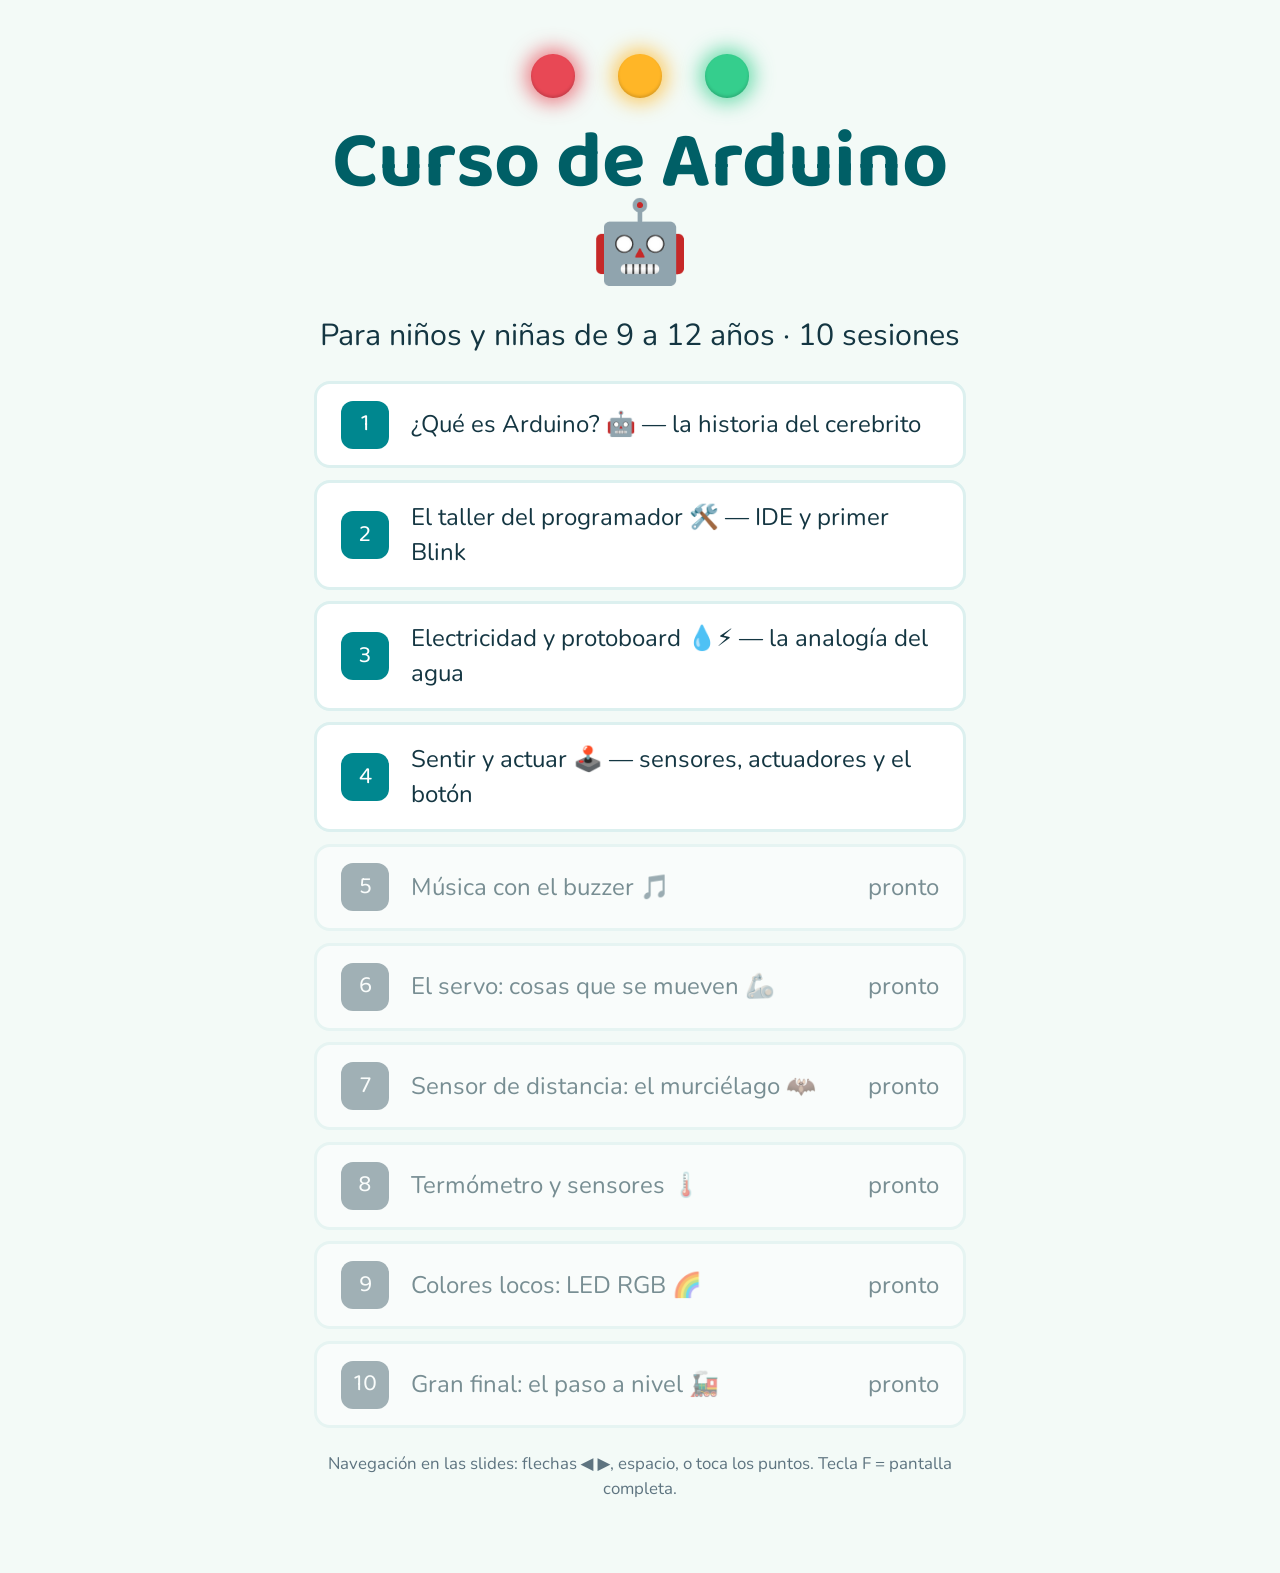
==== slides/index.html @ b503d172 "Sesion 4: sensores y actuadores, el boton por dentro y el primer if Sesion nueva de 13 slides que ci" ====
<!DOCTYPE html>
<html lang="es">
<head>
<meta charset="utf-8">
<meta name="viewport" content="width=device-width, initial-scale=1">
<title>Curso de Arduino para niños · Índice</title>
<link rel="preconnect" href="https://fonts.googleapis.com">
<link href="https://fonts.googleapis.com/css2?family=Baloo+2:wght@600;800&family=Nunito:wght@400;700;900&display=swap" rel="stylesheet">
<link rel="stylesheet" href="assets/slides.css">
<style>
  body { overflow: auto; }
  main {
    max-width: 780px;
    margin: 0 auto;
    padding: 6vh 5vw 8vh;
    display: flex;
    flex-direction: column;
    gap: 1.2em;
    text-align: center;
  }
  ol.sesiones {
    list-style: none;
    display: flex;
    flex-direction: column;
    gap: .6em;
    text-align: left;
  }
  .sesion {
    display: flex;
    align-items: center;
    gap: .9em;
    background: var(--blanco);
    border: 3px solid var(--teal-suave);
    border-radius: 16px;
    padding: .7em 1em;
    color: var(--tinta);
    text-decoration: none;
    transition: border-color .15s, transform .15s;
  }
  a.sesion:hover { border-color: var(--teal); transform: translateX(4px); }
  .sesion .n {
    font-family: var(--f-titulo);
    background: var(--teal);
    color: #fff;
    border-radius: 12px;
    width: 2em; height: 2em;
    display: inline-flex;
    align-items: center;
    justify-content: center;
    flex: none;
  }
  .sesion.pendiente { opacity: .55; }
  .sesion.pendiente .n { background: var(--gris); }
  .variantes { margin-left: auto; display: flex; gap: .4em; flex: none; }
  .variantes a {
    font-family: var(--f-titulo);
    font-size: .8rem;
    color: var(--teal-osc);
    background: var(--teal-suave);
    border-radius: 999px;
    padding: .25em .8em;
    text-decoration: none;
  }
  .variantes a:hover { background: var(--teal); color: #fff; }
</style>
</head>
<body>
<main>
  <span class="semaforo-vivo" style="justify-content:center" aria-hidden="true">
    <span class="led on" style="--c:var(--rojo)"></span>
    <span class="led on" style="--c:var(--ambar)"></span>
    <span class="led on" style="--c:var(--verde)"></span>
  </span>
  <h1>Curso de Arduino 🤖</h1>
  <p class="grande">Para niños y niñas de 9 a 12 años · 10 sesiones</p>
  <ol class="sesiones">
    <li><a class="sesion" href="sesion-01.html"><span class="n">1</span>¿Qué es Arduino? 🤖 — la historia del cerebrito</a></li>
    <li><a class="sesion" href="sesion-02.html"><span class="n">2</span>El taller del programador 🛠️ — IDE y primer Blink</a></li>
    <li><a class="sesion" href="sesion-03.html"><span class="n">3</span>Electricidad y protoboard 💧⚡ — la analogía del agua</a></li>
    <li><a class="sesion" href="sesion-04.html"><span class="n">4</span>Sentir y actuar 🕹️ — sensores, actuadores y el botón</a></li>
    <li class="sesion pendiente"><span class="n">5</span>Música con el buzzer 🎵 <span class="variantes">pronto</span></li>
    <li class="sesion pendiente"><span class="n">6</span>El servo: cosas que se mueven 🦾 <span class="variantes">pronto</span></li>
    <li class="sesion pendiente"><span class="n">7</span>Sensor de distancia: el murciélago 🦇 <span class="variantes">pronto</span></li>
    <li class="sesion pendiente"><span class="n">8</span>Termómetro y sensores 🌡️ <span class="variantes">pronto</span></li>
    <li class="sesion pendiente"><span class="n">9</span>Colores locos: LED RGB 🌈 <span class="variantes">pronto</span></li>
    <li class="sesion pendiente"><span class="n">10</span>Gran final: el paso a nivel 🚂 <span class="variantes">pronto</span></li>
  </ol>
  <p class="nota">Navegación en las slides: flechas ◀ ▶, espacio, o toca los puntos. Tecla F = pantalla completa.</p>
</main>
</body>
</html>
---- slides/assets/slides.css ----
/* ============================================================
   Motor de slides — Curso de Arduino para niños (9-12)
   Mundo visual: protoboard y PCB. Papel blanco menta, teal
   Arduino, LEDs rojo/ámbar/verde como acentos funcionales.
   ============================================================ */

:root {
  --papel: #F3FAF7;        /* blanco menta, como protoboard nueva */
  --tinta: #143642;        /* petróleo oscuro, texto principal */
  --teal: #00878F;         /* teal Arduino, color primario */
  --teal-osc: #005F66;
  --teal-suave: #DCF0EF;
  --rojo: #E84855;         /* LED rojo */
  --ambar: #FFB627;        /* LED ámbar */
  --verde: #35CE8D;        /* LED verde */
  --gris: #5E7480;
  --blanco: #FFFFFF;

  /* colores de sintaxis, imitando el IDE de Arduino */
  --ide-funcion: #D35400;
  --ide-clave: #00979C;
  --ide-num: #8A5CF5;
  --ide-comentario: #95A5A6;

  --f-titulo: "Baloo 2", "Segoe UI Black", system-ui, sans-serif;
  --f-cuerpo: "Nunito", "Segoe UI", system-ui, sans-serif;
  --f-codigo: "JetBrains Mono", Consolas, "Courier New", monospace;
}

* { margin: 0; padding: 0; box-sizing: border-box; }

html, body { height: 100%; }

body {
  font-family: var(--f-cuerpo);
  font-size: clamp(16px, 2.2vh, 24px);
  background: var(--papel);
  color: var(--tinta);
  overflow: hidden;
}

/* ---------- estructura de slides ---------- */

.slide {
  position: absolute;
  inset: 0;
  display: none;
  flex-direction: column;
  align-items: center;
  justify-content: center;
  justify-content: safe center;   /* si el contenido no cabe, ancla arriba en vez de recortar */
  gap: 1.2em;
  padding: 4vh 6vw 10vh;
  text-align: center;
  overflow-y: auto;
}
.slide.activa { display: flex; }
/* nada se aplasta: si no cabe, la slide hace scroll en vez de recortar
   el contenido de las cajas con overflow:hidden */
.slide > * { flex-shrink: 0; }

/* entrada animada escalonada */
.slide.activa > * {
  animation: entrar .45s cubic-bezier(.2,.8,.3,1) both;
}
.slide.activa > *:nth-child(2) { animation-delay: .08s; }
.slide.activa > *:nth-child(3) { animation-delay: .16s; }
.slide.activa > *:nth-child(4) { animation-delay: .24s; }
.slide.activa > *:nth-child(5) { animation-delay: .32s; }
@keyframes entrar {
  from { opacity: 0; transform: translateY(18px); }
  to   { opacity: 1; transform: none; }
}
@media (prefers-reduced-motion: reduce) {
  .slide.activa > * { animation: none; }
  * { transition: none !important; }
}

/* ---------- tipografía ---------- */

h1, h2 {
  font-family: var(--f-titulo);
  line-height: 1.05;
  color: var(--teal-osc);
}
h1 { font-size: clamp(2.2rem, 9vh, 5rem); }
h2 { font-size: clamp(1.6rem, 6vh, 3.2rem); }

.eyebrow {
  font-family: var(--f-titulo);
  font-size: .95rem;
  letter-spacing: .18em;
  text-transform: uppercase;
  color: var(--gris);
}

p, li { font-size: clamp(1rem, 2.8vh, 1.5rem); line-height: 1.45; }
.grande { font-size: clamp(1.2rem, 3.6vh, 1.9rem); }
.nota { color: var(--gris); font-size: .85em; }
strong { color: var(--teal-osc); }

ul.lista {
  text-align: left;
  list-style: none;
  display: flex;
  flex-direction: column;
  gap: .55em;
}
ul.lista li::before { content: "▸ "; color: var(--teal); font-weight: 800; }

/* ---------- mini ventana IDE de Arduino (firma visual) ---------- */

.ide {
  background: var(--blanco);
  border: 3px solid var(--teal);
  border-radius: 14px;
  box-shadow: 0 10px 28px rgba(20, 54, 66, .16);
  text-align: left;
  max-width: min(92vw, 720px);
  overflow: hidden;
}
.ide-barra {
  display: flex;
  align-items: center;
  gap: .5em;
  background: var(--teal);
  color: #fff;
  padding: .45em .8em;
  font-family: var(--f-titulo);
  font-size: .85rem;
}
.ide-barra .boton-ide {
  width: 1.5em; height: 1.5em;
  border-radius: 50%;
  background: #fff;
  color: var(--teal-osc);
  display: inline-flex;
  align-items: center;
  justify-content: center;
  font-weight: 900;
  font-size: .8em;
}
.ide-nombre { margin-left: auto; opacity: .85; font-weight: 400; }
.ide pre {
  font-family: var(--f-codigo);
  font-size: clamp(.85rem, 2.4vh, 1.25rem);
  line-height: 1.55;
  padding: .9em 1.2em;
  overflow-x: auto;
}
.fn  { color: var(--ide-funcion); font-weight: 600; }
.kw  { color: var(--ide-clave); font-weight: 600; }
.num { color: var(--ide-num); font-weight: 700; }
.cm  { color: var(--ide-comentario); font-style: italic; }

/* número editable: el valor con el que se juega */
.num-vivo {
  color: var(--ide-num);
  font-weight: 800;
  background: #F0EAFF;
  border-radius: 6px;
  padding: 0 .25em;
  outline: 2px dashed var(--ide-num);
}

/* ---------- LED CSS que parpadea de verdad ---------- */

.led {
  display: inline-block;
  width: 1em; height: 1em;
  border-radius: 50%;
  background: color-mix(in srgb, var(--c, var(--rojo)) 30%, #cfd8dc);
  box-shadow: inset 0 -2px 3px rgba(0,0,0,.25);
  vertical-align: middle;
  transition: background .06s, box-shadow .06s;
}
.led.on {
  background: var(--c, var(--rojo));
  box-shadow: 0 0 .45em .12em color-mix(in srgb, var(--c, var(--rojo)) 70%, transparent),
              inset 0 -2px 3px rgba(0,0,0,.15);
}
.led-grande { font-size: 3.2em; }

/* patita del LED (decorativa, para LEDs grandes) */
.led-cuerpo {
  display: inline-flex;
  flex-direction: column;
  align-items: center;
  gap: 0;
}
.led-cuerpo::after {
  content: "";
  width: .5em; height: 1.4em;
  background: linear-gradient(90deg, #9aa7ad 45%, #cfd8dc 45%, #cfd8dc 55%, #9aa7ad 55%);
}

/* ---------- tarjetas y retos ---------- */

.fila { display: flex; gap: 1.2em; flex-wrap: wrap; justify-content: center; }

.tarjeta {
  background: var(--blanco);
  border: 3px solid var(--teal-suave);
  border-radius: 16px;
  padding: 1em 1.2em;
  max-width: 18em;
  box-shadow: 0 6px 18px rgba(20, 54, 66, .08);
}
.tarjeta h3 { font-family: var(--f-titulo); color: var(--teal-osc); margin-bottom: .3em; }

.reto {
  background: linear-gradient(135deg, #FFF6E3, #FFEFC9);
  border: 3px solid var(--ambar);
  border-radius: 16px;
  padding: 1em 1.4em;
  max-width: min(92vw, 680px);
}
.reto .eyebrow { color: #B37D00; }

/* tarjeta-quiz que se voltea al hacer clic */
.quiz {
  perspective: 900px;
  cursor: pointer;
  width: 15em; height: 9em;
}
.quiz-caras {
  position: relative;
  width: 100%; height: 100%;
  transform-style: preserve-3d;
  transition: transform .5s;
}
.quiz.volteada .quiz-caras { transform: rotateY(180deg); }
.quiz-cara {
  position: absolute; inset: 0;
  backface-visibility: hidden;
  display: flex; align-items: center; justify-content: center;
  border-radius: 16px;
  padding: .8em;
  font-size: 1.05rem;
  font-weight: 700;
}
.quiz-frente { background: var(--blanco); border: 3px solid var(--teal); color: var(--tinta); }
.quiz-atras  { background: var(--verde); border: 3px solid var(--verde); color: #073B27; transform: rotateY(180deg); }

/* checklist interactiva */
.check {
  display: flex; align-items: center; gap: .6em;
  background: var(--blanco);
  border: 3px solid var(--teal-suave);
  border-radius: 14px;
  padding: .55em 1em;
  cursor: pointer;
  text-align: left;
  font-size: clamp(1rem, 2.8vh, 1.4rem);
  transition: border-color .2s, background .2s;
}
.check .txt { flex: 1; }   /* el texto es un solo item flex: envuelve como párrafo */
.check .caja {
  width: 1.3em; height: 1.3em;
  border: 3px solid var(--teal);
  border-radius: 8px;
  display: inline-flex; align-items: center; justify-content: center;
  font-weight: 900; color: #fff;
  flex: none;
}
.check.hecho { border-color: var(--verde); background: #EDFBF4; }
.check.hecho .caja { background: var(--verde); border-color: var(--verde); }
.check.hecho .caja::after { content: "✓"; }

/* botones */
.boton {
  font-family: var(--f-titulo);
  font-size: 1.05rem;
  background: var(--teal);
  color: #fff;
  border: none;
  border-radius: 999px;
  padding: .55em 1.4em;
  cursor: pointer;
  box-shadow: 0 4px 0 var(--teal-osc);
  transition: transform .08s, box-shadow .08s;
}
.boton:active { transform: translateY(3px); box-shadow: 0 1px 0 var(--teal-osc); }
.boton.secundario { background: var(--ambar); color: #5C4000; box-shadow: 0 4px 0 #C98F14; }

input[type="range"] { accent-color: var(--teal); width: min(60vw, 420px); height: 2.2em; }

/* ---------- fotos estilo polaroid ---------- */

figure.figura {
  background: var(--blanco);
  border: 3px solid var(--teal-suave);
  border-radius: 14px;
  padding: .55em .55em .35em;
  box-shadow: 0 10px 24px rgba(20, 54, 66, .18);
  transform: rotate(-1deg);
  max-width: min(84vw, 19em);
}
figure.figura:nth-of-type(even) { transform: rotate(1deg); }
figure.figura img {
  display: block;
  width: 100%;
  max-height: 30vh;
  object-fit: cover;
  border-radius: 8px;
}
figure.figura figcaption {
  font-size: .78rem;
  font-weight: 700;
  color: var(--gris);
  padding-top: .4em;
}
figure.figura figcaption .credito {
  display: block;
  font-size: .82em;
  font-weight: 400;
  opacity: .75;
}
.fila-cuento {
  display: flex;
  gap: 1.8em;
  align-items: center;
  justify-content: center;
  flex-wrap: wrap;
  width: 100%;
  max-width: 60em;
}
.fila-cuento figure.figura { flex: 0 1 auto; }
.fila-cuento .texto {
  flex: 1 1 18em;
  max-width: 28em;
  text-align: left;
  display: flex;
  flex-direction: column;
  gap: .7em;
}
/* dentro del cuento el texto respira: un pelo más chico que .grande suelto */
.fila-cuento .texto p.grande { font-size: clamp(1.05rem, 2.9vh, 1.55rem); }

/* ---------- "¿Saber más?" : popups que no cortan el flujo ---------- */

.sm {
  display: inline-flex;
  align-items: center;
  justify-content: center;
  width: 1.25em; height: 1.25em;
  border-radius: 50%;
  border: none;
  background: var(--ambar);
  color: #5C4000;
  font-family: var(--f-titulo);
  font-size: .75em;
  font-weight: 800;
  cursor: pointer;
  vertical-align: super;
  margin-left: .15em;
  box-shadow: 0 2px 0 #C98F14;
}
.sm:hover { transform: scale(1.15); }

.sm-grande {          /* botón "¿Saber más?" de pie de slide */
  font-family: var(--f-titulo);
  font-size: .95rem;
  background: none;
  border: 3px dashed var(--ambar);
  border-radius: 999px;
  color: #8a6100;
  padding: .35em 1.1em;
  cursor: pointer;
}
.sm-grande:hover { background: #FFF6E3; }

dialog.saber-mas {
  margin: auto;              /* el reset "* { margin:0 }" le quitaba el centrado propio del <dialog> */
  border: 4px solid var(--ambar);
  border-radius: 20px;
  padding: 1.4em 1.6em;
  max-width: min(92vw, 42em);
  background: var(--blanco);
  color: var(--tinta);
  font-family: var(--f-cuerpo);
  font-size: clamp(1rem, 2.6vh, 1.3rem);
  box-shadow: 0 18px 50px rgba(20,54,66,.3);
}
dialog.saber-mas::backdrop { background: rgba(20, 54, 66, .55); }
dialog.saber-mas h3 {
  font-family: var(--f-titulo);
  color: var(--teal-osc);
  font-size: 1.4em;
  margin-bottom: .4em;
}
dialog.saber-mas p { line-height: 1.5; }
dialog.saber-mas img {
  width: 100%;
  height: auto;
  max-height: 45vh;
  object-fit: contain;
  border-radius: 10px;
  border: 2px solid var(--teal-suave);
  margin: .6em 0 .2em;
  background: #fff;
}
dialog.saber-mas .cerrar {
  margin-top: 1em;
  font-family: var(--f-titulo);
  background: var(--teal);
  color: #fff;
  border: none;
  border-radius: 999px;
  padding: .45em 1.3em;
  cursor: pointer;
}

/* ---------- barra de navegación tipo protoboard ---------- */

.nav-slides {
  position: fixed;
  left: 0; right: 0; bottom: 0;
  height: 7vh; min-height: 44px;
  background: var(--blanco);
  border-top: 3px solid var(--teal-suave);
  display: flex;
  align-items: center;
  justify-content: center;
  gap: 1.2em;
  z-index: 10;
}
.puntos { display: flex; gap: .55em; }
.punto {
  width: .8em; height: .8em;
  border-radius: 50%;
  border: none;
  background: #D6E4E1;           /* agujero de protoboard vacío */
  box-shadow: inset 0 2px 2px rgba(0,0,0,.18);
  cursor: pointer;
  padding: 0;
}
.punto.actual { background: var(--teal); box-shadow: 0 0 .35em var(--teal); }
.flecha {
  font-family: var(--f-titulo);
  font-size: 1.2rem;
  background: none;
  border: none;
  color: var(--teal-osc);
  cursor: pointer;
  padding: .2em .6em;
}
.flecha:focus-visible, .punto:focus-visible, .boton:focus-visible,
.check:focus-visible, .quiz:focus-visible {
  outline: 3px solid var(--ambar);
  outline-offset: 2px;
}
.contador { font-family: var(--f-titulo); color: var(--gris); font-size: .9rem; min-width: 4em; }

/* ---------- portada ---------- */

.portada { background: linear-gradient(160deg, var(--papel) 60%, var(--teal-suave)); }
.portada .sesion-num {
  font-family: var(--f-titulo);
  background: var(--teal);
  color: #fff;
  border-radius: 999px;
  padding: .3em 1.1em;
  font-size: 1.1rem;
}

/* fila de LEDs decorativa de la portada */
.semaforo-vivo { display: flex; gap: 1em; font-size: 2.2em; }

/* ---------- utilidades ---------- */

.oculto { visibility: hidden; }
.pista {
  position: fixed;
  right: 1em; bottom: 8.5vh;
  font-size: .8rem;
  color: var(--gris);
  background: var(--blanco);
  border-radius: 8px;
  padding: .3em .7em;
  border: 2px solid var(--teal-suave);
}
@media (max-width: 700px) {
  .pista { display: none; }
  .slide { padding: 3vh 4vw 12vh; }
}

/* ============================================================
   Tutoriales guiados: IDE de Arduino simulado, panel de pasos y
   lectura de codigo linea por linea. Se usan de la sesion 2 en
   adelante.
   ============================================================ */

/* ---------- tutorial interactivo dentro del IDE ---------- */
.tuto { display: flex; gap: 1.2em; align-items: flex-start; justify-content: center; flex-wrap: wrap; width: 100%; max-width: 66em; }

.sim-ide {
  flex: 1 1 30em;
  max-width: min(92vw, 40em);
  position: relative;
  background: #fff;
  border: 3px solid var(--teal);
  border-radius: 12px;
  box-shadow: 0 10px 28px rgba(20,54,66,.18);
  text-align: left;
  font-size: clamp(.7rem, 1.85vh, 1rem);
}
.sim-titulo {
  background: #e9eff0; color: #33525c; font-weight: 700; font-size: .85em;
  padding: .3em .7em; border-radius: 9px 9px 0 0;
  display: flex; align-items: center; gap: .5em;
}
.sim-punto {
  width: .7em; height: .7em; border-radius: 50%; background: var(--rojo);
  box-shadow: 1.1em 0 0 var(--ambar), 2.2em 0 0 var(--verde);
  margin-right: 2.4em; flex: none;
}
.sim-menu { position: relative; display: flex; gap: .1em; background: #f5f8f8; border-bottom: 1px solid #dbe5e6; padding: .2em .4em; }
.sim-m {
  font-family: var(--f-cuerpo); font-size: .9em; font-weight: 700;
  background: none; border: none; color: var(--tinta);
  padding: .2em .6em; border-radius: 5px; cursor: pointer;
}
.sim-m.abierto { background: var(--teal); color: #fff; }
.sim-m.apagado, .sim-op.apagado, .sim-btn.apagado { color: #9fb0b5; cursor: default; font-weight: 400; }
.sim-btn.apagado { opacity: .5; color: var(--teal-osc); }

.sim-desp {
  position: absolute; z-index: 5; top: 100%; left: .3em;
  min-width: 12em;
  display: flex; flex-direction: column;
  background: #fff; border: 1px solid #c9d6d8; border-radius: 8px;
  box-shadow: 0 12px 26px rgba(20,54,66,.28);
  padding: .25em;
}
.sim-desp[hidden] { display: none; }
.sim-desp.sub { top: 1.9em; left: 100%; }
.sim-desp.placa { top: calc(100% + .2em); left: 5.5em; }
.sim-op {
  font-family: var(--f-cuerpo); font-size: .9em; text-align: left;
  background: none; border: none; color: var(--tinta);
  padding: .28em .6em; border-radius: 5px; cursor: pointer;
  display: flex; justify-content: space-between; gap: 1.2em; white-space: nowrap;
}
button.sim-op:hover { background: var(--teal-suave); }
.fl { opacity: .55; }

.sim-barra { position: relative; display: flex; align-items: center; gap: .5em; background: var(--teal); padding: .4em .7em; }
.sim-btn {
  width: 1.9em; height: 1.9em; border-radius: 50%; border: none;
  background: #fff; color: var(--teal-osc);
  font-family: var(--f-titulo); font-size: .95em; font-weight: 900;
  display: inline-flex; align-items: center; justify-content: center; cursor: pointer; flex: none;
}
.sim-sel {
  font-family: var(--f-cuerpo); font-size: .85em;
  background: #fff; border: none; border-radius: 6px;
  padding: .25em .8em; color: #33525c; cursor: pointer;
  min-width: 13em; text-align: left;
}
.sim-editor { height: 16.5em; overflow: auto; background: #fff; }
.sim-editor pre { font-family: var(--f-codigo); font-size: .9em; line-height: 1.5; padding: .6em .9em; }
.sim-consola {
  background: #143642; color: #cfe8e6;
  font-family: var(--f-codigo); font-size: .78em; line-height: 1.6;
  padding: .5em .9em; min-height: 4.4em; border-radius: 0 0 9px 9px;
}
.sim-consola .ok { color: var(--verde); font-weight: 700; }
.sim-consola .tenue { opacity: .5; font-style: italic; }

/* la manito que indica dónde hacer clic */
.objetivo { position: relative; z-index: 6; outline: 3px solid var(--ambar); outline-offset: 2px; animation: latir 1.3s infinite; }
.objetivo::after {
  content: "👆"; position: absolute; right: -.7em; bottom: -1.1em;
  font-size: 1.5em; pointer-events: none; animation: tocando 1s infinite;
}
@keyframes latir { 50% { outline-color: #FFE3AC; } }
@keyframes tocando { 50% { transform: translateY(-.28em); } }
@media (prefers-reduced-motion: reduce) { .objetivo, .objetivo::after { animation: none; } }

.tuto-panel {
  flex: 0 1 16em; min-width: 13em;
  background: linear-gradient(135deg, #FFF6E3, #FFEFC9);
  border: 3px solid var(--ambar); border-radius: 16px;
  padding: .9em 1em; text-align: left;
  display: flex; flex-direction: column; gap: .7em;
}
.tuto-num { font-family: var(--f-titulo); color: #B37D00; font-size: .9rem !important; letter-spacing: .08em; }
.tuto-texto { font-size: clamp(.95rem, 2.3vh, 1.15rem) !important; line-height: 1.4; min-height: 5.5em; }
.tuto-placa { display: flex; align-items: center; gap: .6em; }
.mini-placa { display: inline-flex; align-items: center; gap: .35em; background: var(--teal); border-radius: 6px; padding: .4em .7em; }
.mini-led { width: .85em; height: .85em; border-radius: 3px; background: #8a6a20; display: inline-block; transition: background .06s, box-shadow .06s; }
.mini-led.on { background: var(--ambar); box-shadow: 0 0 .55em .18em rgba(255,182,39,.85); }
.mini-etiq { color: #fff; font-family: var(--f-codigo); font-size: .7em; }
.mini-placa.grande { font-size: 1.5em; }

/* ---------- lectura del código línea por línea ---------- */
.sim-editor.lineas { height: auto; }   /* el código completo siempre visible */
.lineas { font-family: var(--f-codigo); font-size: .92em; line-height: 1.6; padding: .5em 0; }
.ln { display: flex; gap: .9em; padding: 0 .9em; border-left: 4px solid transparent; white-space: pre; }
.ln .n { color: #b9c7cb; width: 1.4em; text-align: right; flex: none; }
.ln.aqui { background: #FFF6E3; border-left-color: var(--ambar); }
.ln.aqui .n { color: #B37D00; font-weight: 700; }
.ln.aqui code { font-weight: 700; }
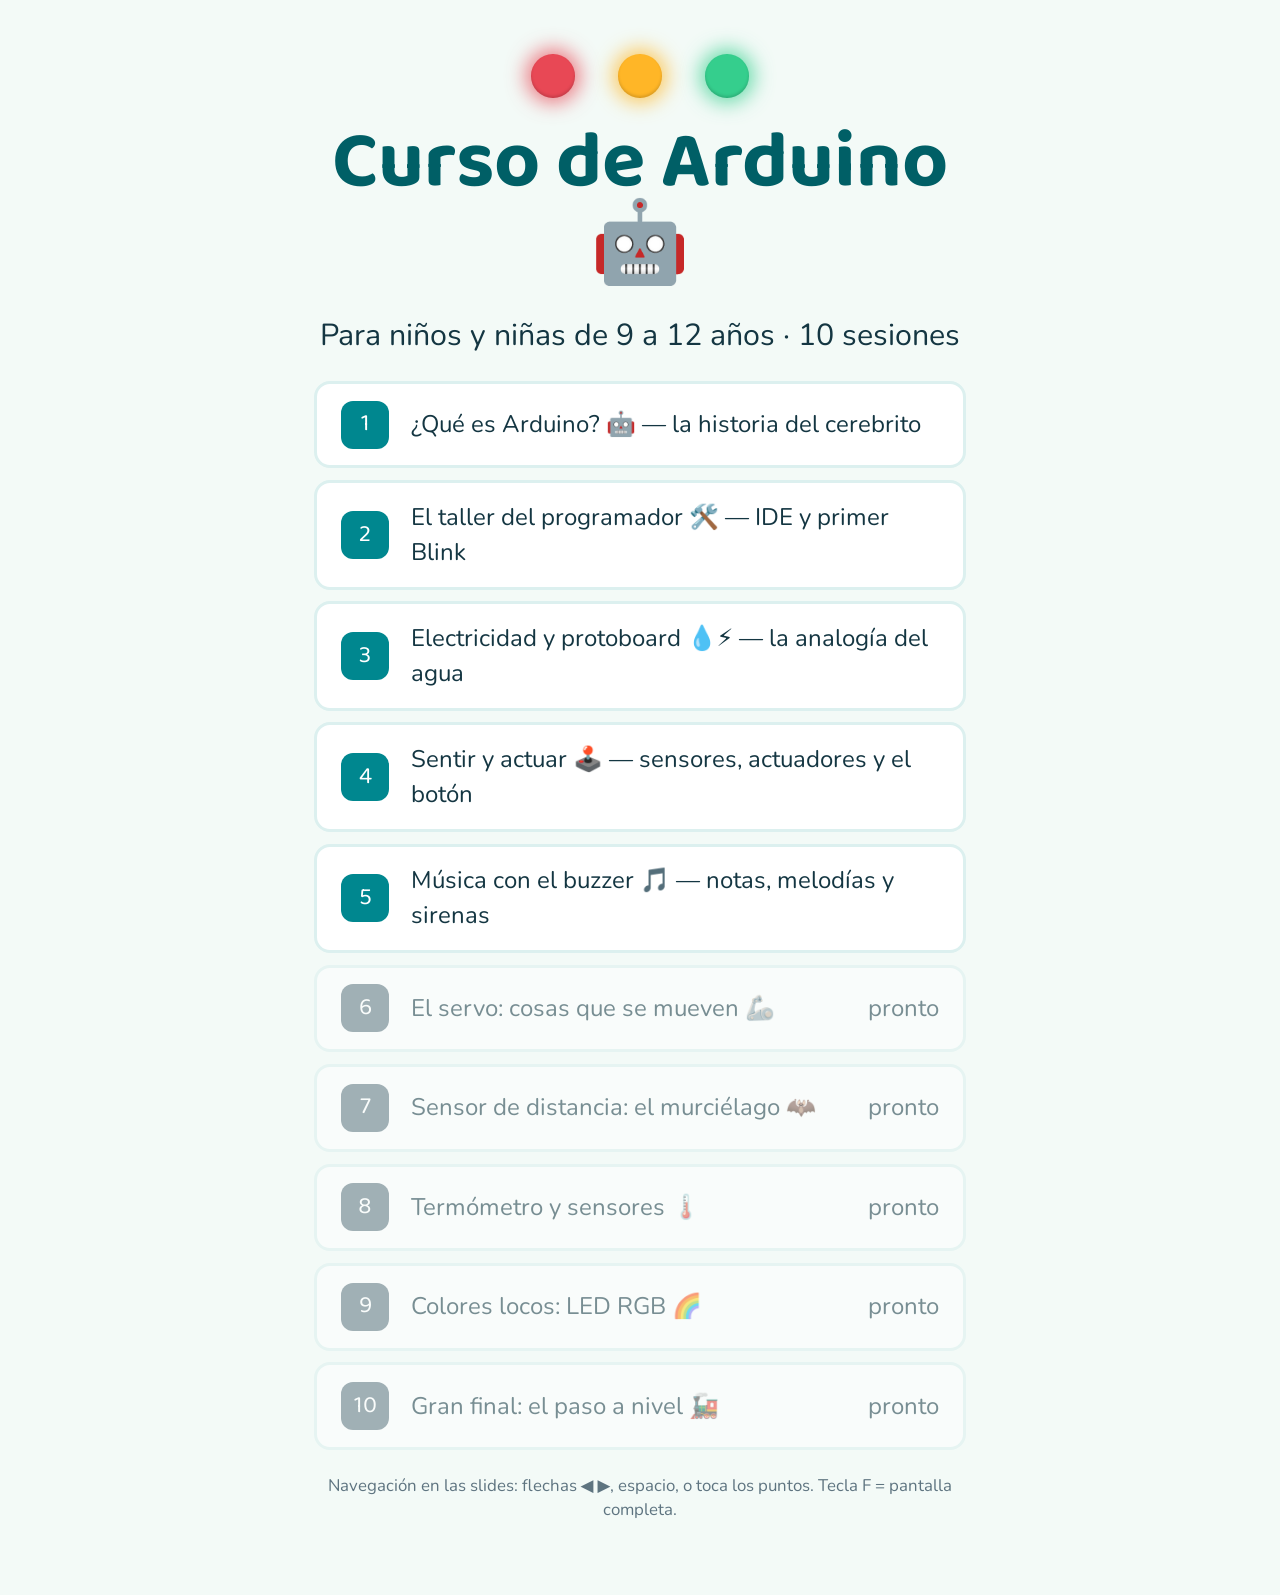
==== commit 54b380a1: "Sesion 5: musica con el buzzer, con slides que suenan de verdad Sesion nueva de 13 slides. Como el t" ====
--- a/slides/index.html
+++ b/slides/index.html
@@ -78,7 +78,7 @@
     <li><a class="sesion" href="sesion-02.html"><span class="n">2</span>El taller del programador 🛠️ — IDE y primer Blink</a></li>
     <li><a class="sesion" href="sesion-03.html"><span class="n">3</span>Electricidad y protoboard 💧⚡ — la analogía del agua</a></li>
     <li><a class="sesion" href="sesion-04.html"><span class="n">4</span>Sentir y actuar 🕹️ — sensores, actuadores y el botón</a></li>
-    <li class="sesion pendiente"><span class="n">5</span>Música con el buzzer 🎵 <span class="variantes">pronto</span></li>
+    <li><a class="sesion" href="sesion-05.html"><span class="n">5</span>Música con el buzzer 🎵 — notas, melodías y sirenas</a></li>
     <li class="sesion pendiente"><span class="n">6</span>El servo: cosas que se mueven 🦾 <span class="variantes">pronto</span></li>
     <li class="sesion pendiente"><span class="n">7</span>Sensor de distancia: el murciélago 🦇 <span class="variantes">pronto</span></li>
     <li class="sesion pendiente"><span class="n">8</span>Termómetro y sensores 🌡️ <span class="variantes">pronto</span></li>
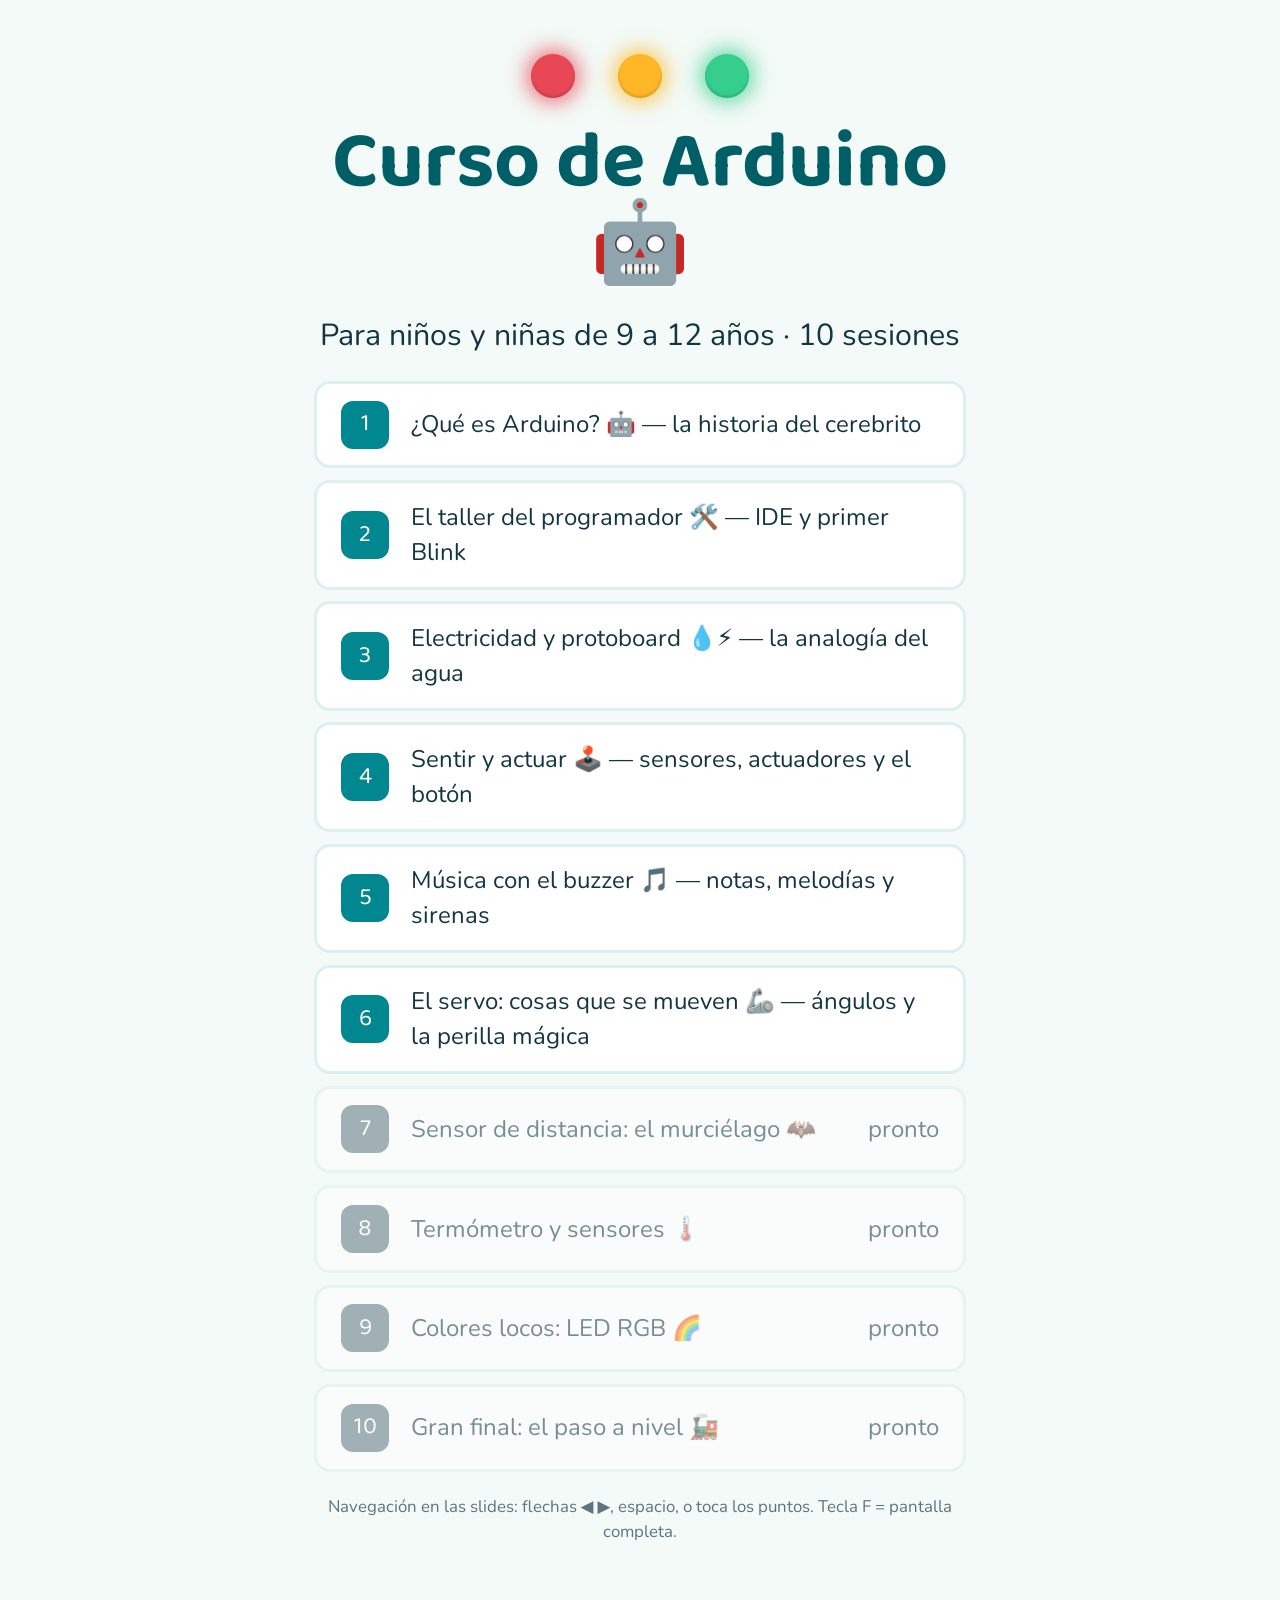
==== commit 9fa254db: "Sesion 6: el servo, las librerias y la perilla analogica Sesion nueva de 13 slides que junta los dos" ====
--- a/slides/index.html
+++ b/slides/index.html
@@ -79,7 +79,7 @@
     <li><a class="sesion" href="sesion-03.html"><span class="n">3</span>Electricidad y protoboard 💧⚡ — la analogía del agua</a></li>
     <li><a class="sesion" href="sesion-04.html"><span class="n">4</span>Sentir y actuar 🕹️ — sensores, actuadores y el botón</a></li>
     <li><a class="sesion" href="sesion-05.html"><span class="n">5</span>Música con el buzzer 🎵 — notas, melodías y sirenas</a></li>
-    <li class="sesion pendiente"><span class="n">6</span>El servo: cosas que se mueven 🦾 <span class="variantes">pronto</span></li>
+    <li><a class="sesion" href="sesion-06.html"><span class="n">6</span>El servo: cosas que se mueven 🦾 — ángulos y la perilla mágica</a></li>
     <li class="sesion pendiente"><span class="n">7</span>Sensor de distancia: el murciélago 🦇 <span class="variantes">pronto</span></li>
     <li class="sesion pendiente"><span class="n">8</span>Termómetro y sensores 🌡️ <span class="variantes">pronto</span></li>
     <li class="sesion pendiente"><span class="n">9</span>Colores locos: LED RGB 🌈 <span class="variantes">pronto</span></li>
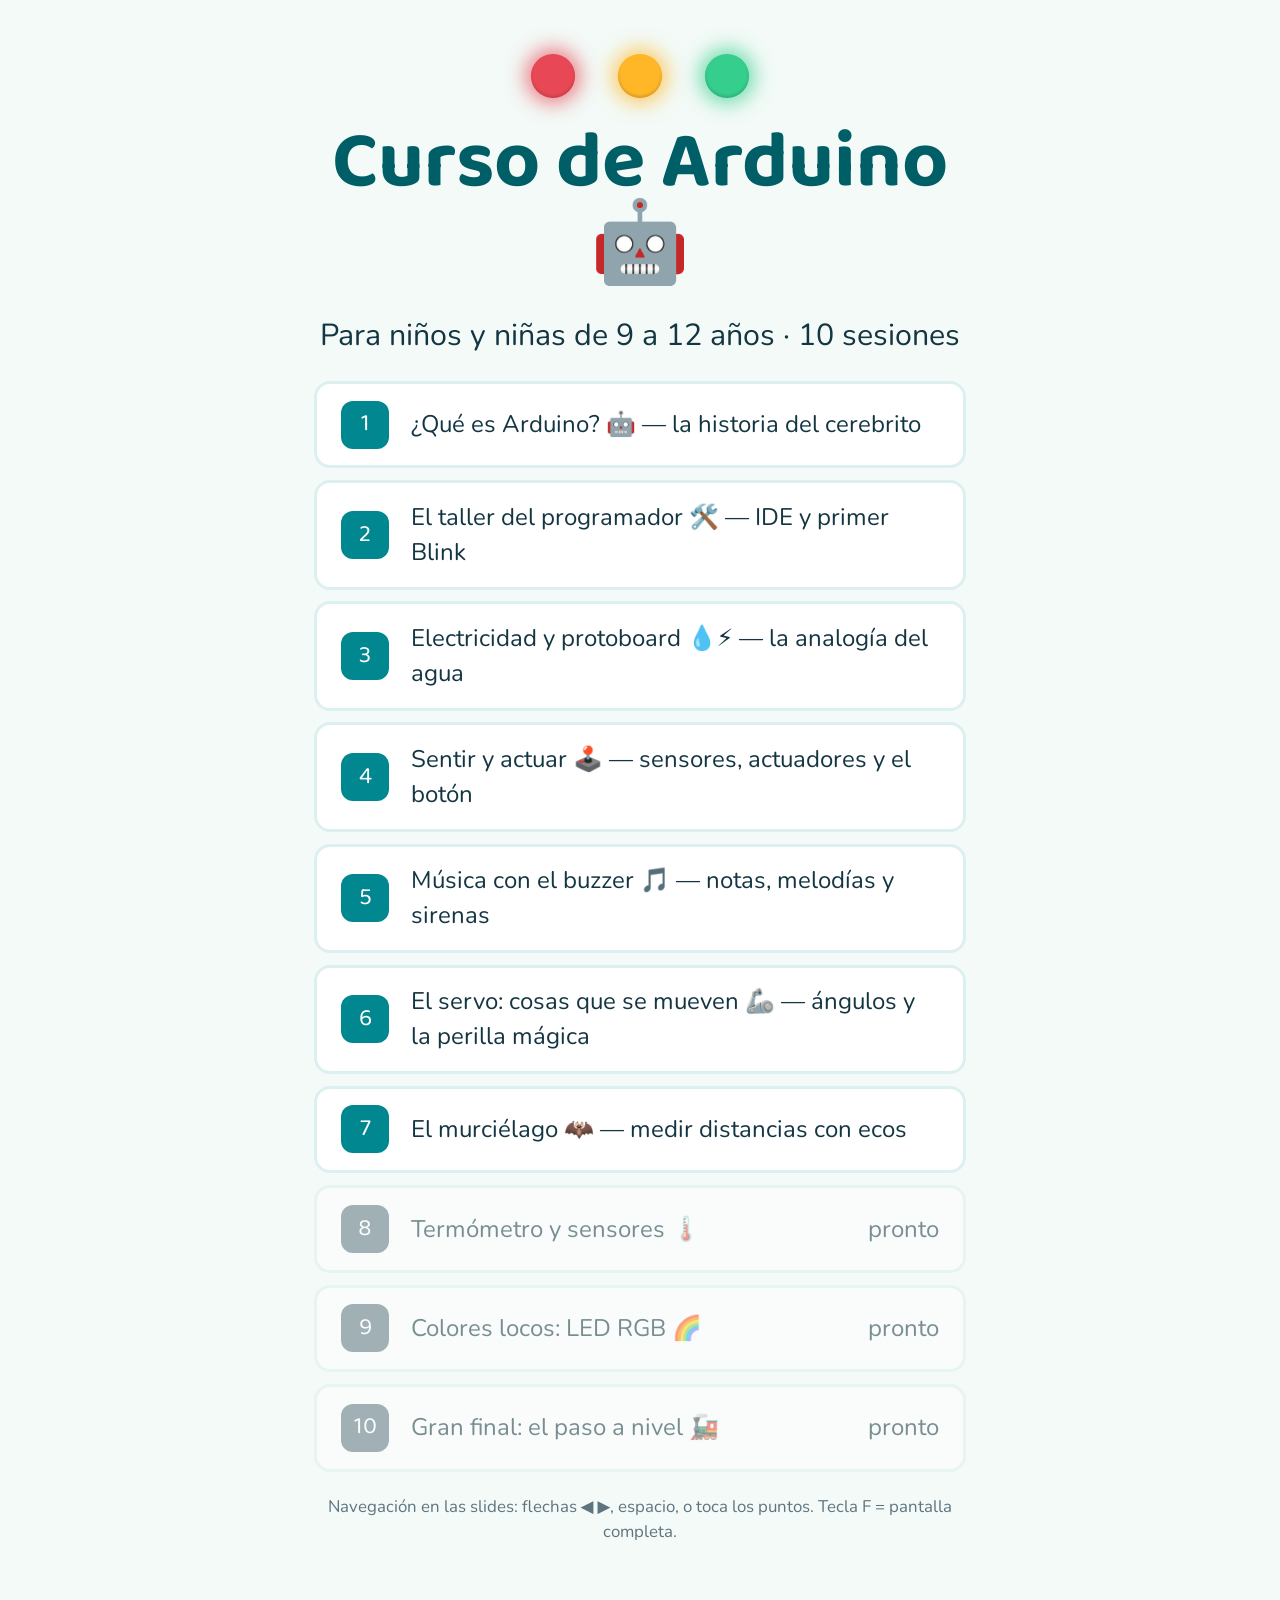
==== commit 96b83d78: "Sesion 7: el murcielago (HC-SR04) - Como ve un murcielago: animacion grito/eco - HC-SR04: TRIG boca," ====
--- a/slides/index.html
+++ b/slides/index.html
@@ -80,7 +80,7 @@
     <li><a class="sesion" href="sesion-04.html"><span class="n">4</span>Sentir y actuar 🕹️ — sensores, actuadores y el botón</a></li>
     <li><a class="sesion" href="sesion-05.html"><span class="n">5</span>Música con el buzzer 🎵 — notas, melodías y sirenas</a></li>
     <li><a class="sesion" href="sesion-06.html"><span class="n">6</span>El servo: cosas que se mueven 🦾 — ángulos y la perilla mágica</a></li>
-    <li class="sesion pendiente"><span class="n">7</span>Sensor de distancia: el murciélago 🦇 <span class="variantes">pronto</span></li>
+    <li><a class="sesion" href="sesion-07.html"><span class="n">7</span>El murciélago 🦇 — medir distancias con ecos</a></li>
     <li class="sesion pendiente"><span class="n">8</span>Termómetro y sensores 🌡️ <span class="variantes">pronto</span></li>
     <li class="sesion pendiente"><span class="n">9</span>Colores locos: LED RGB 🌈 <span class="variantes">pronto</span></li>
     <li class="sesion pendiente"><span class="n">10</span>Gran final: el paso a nivel 🚂 <span class="variantes">pronto</span></li>
--- a/slides/assets/slides.css
+++ b/slides/assets/slides.css
@@ -233,7 +233,10 @@
 .quiz-cara {
   position: absolute; inset: 0;
   backface-visibility: hidden;
-  display: flex; align-items: center; justify-content: center;
+  /* block + align-content evita que el texto con negritas se parta en columnas (flex) */
+  display: block;
+  align-content: center;
+  text-align: center;
   border-radius: 16px;
   padding: .8em;
   font-size: 1.05rem;
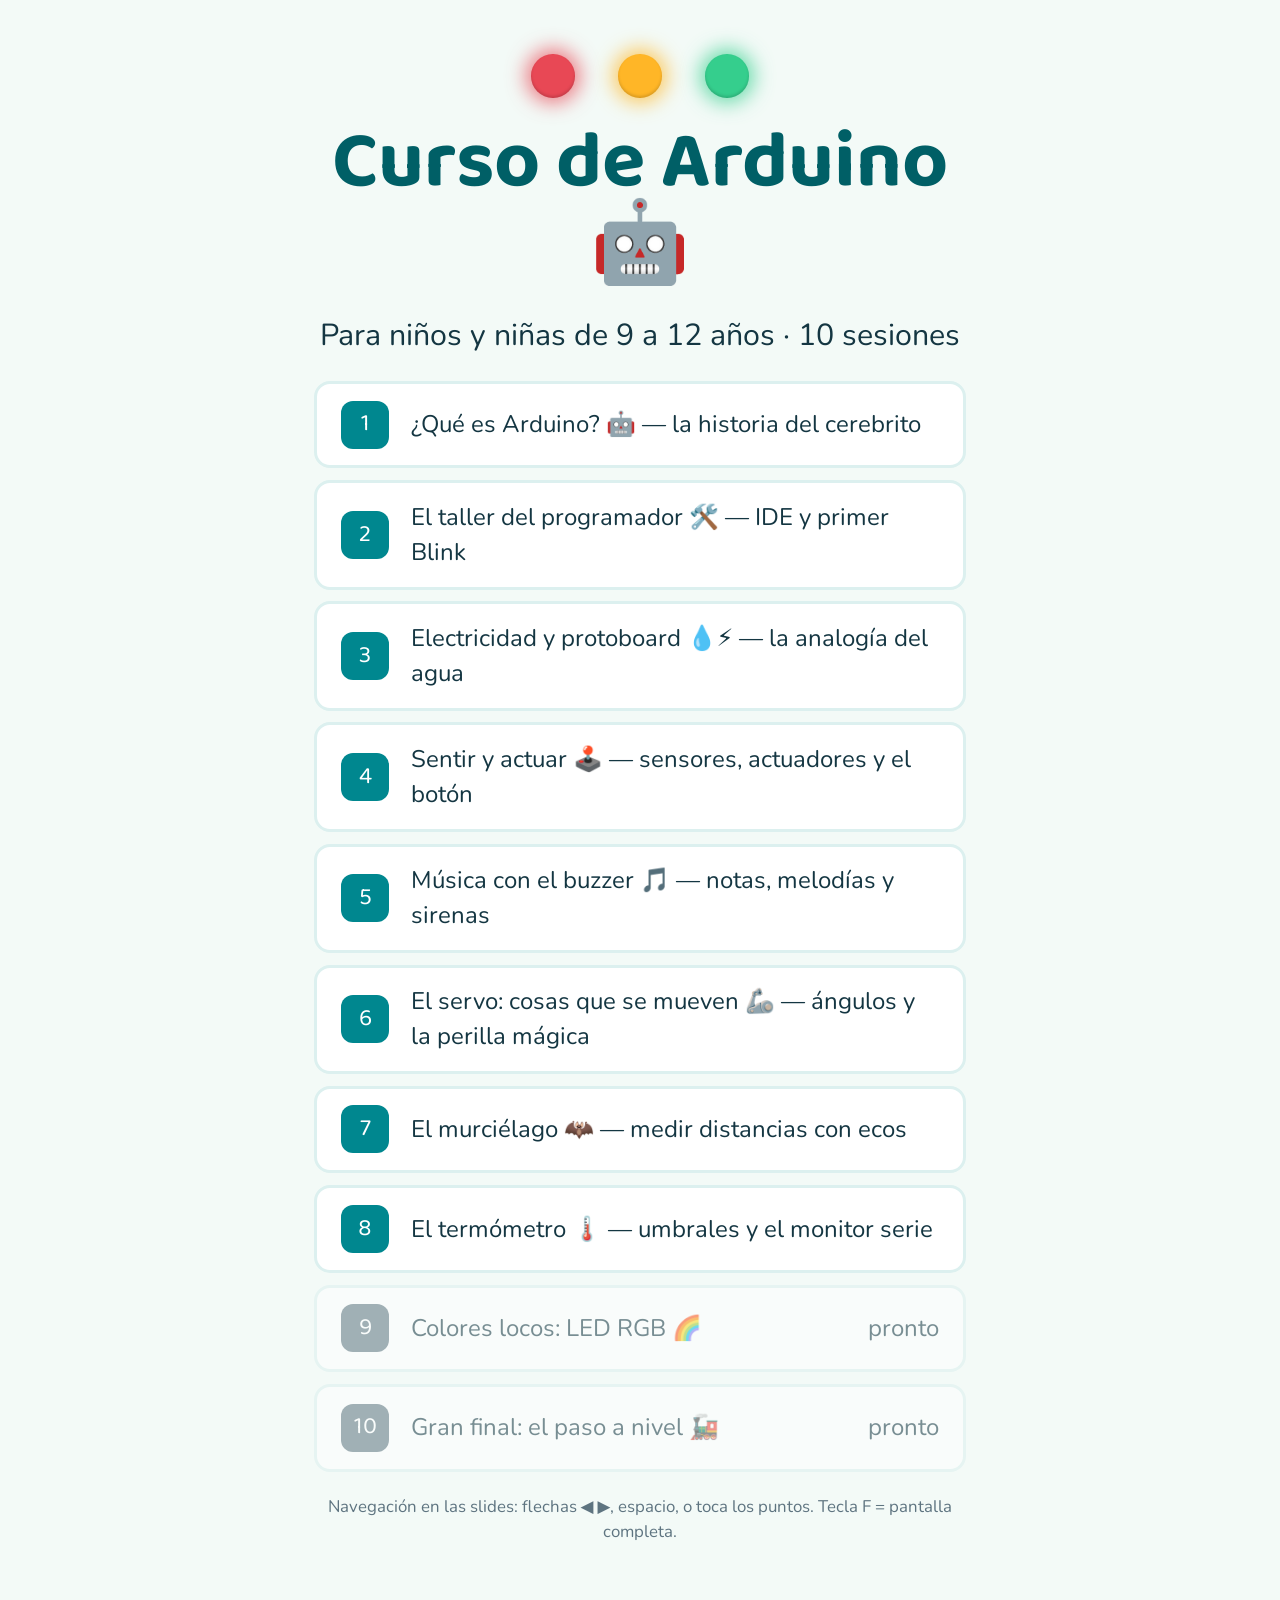
==== commit ba351619: "Sesion 8: el termometro (DHT11) y el monitor serie - DHT11: temperatura + humedad, sensor "conversad" ====
--- a/slides/index.html
+++ b/slides/index.html
@@ -81,7 +81,7 @@
     <li><a class="sesion" href="sesion-05.html"><span class="n">5</span>Música con el buzzer 🎵 — notas, melodías y sirenas</a></li>
     <li><a class="sesion" href="sesion-06.html"><span class="n">6</span>El servo: cosas que se mueven 🦾 — ángulos y la perilla mágica</a></li>
     <li><a class="sesion" href="sesion-07.html"><span class="n">7</span>El murciélago 🦇 — medir distancias con ecos</a></li>
-    <li class="sesion pendiente"><span class="n">8</span>Termómetro y sensores 🌡️ <span class="variantes">pronto</span></li>
+    <li><a class="sesion" href="sesion-08.html"><span class="n">8</span>El termómetro 🌡️ — umbrales y el monitor serie</a></li>
     <li class="sesion pendiente"><span class="n">9</span>Colores locos: LED RGB 🌈 <span class="variantes">pronto</span></li>
     <li class="sesion pendiente"><span class="n">10</span>Gran final: el paso a nivel 🚂 <span class="variantes">pronto</span></li>
   </ol>
--- a/slides/assets/slides.css
+++ b/slides/assets/slides.css
@@ -152,6 +152,7 @@
 .kw  { color: var(--ide-clave); font-weight: 600; }
 .num { color: var(--ide-num); font-weight: 700; }
 .cm  { color: var(--ide-comentario); font-style: italic; }
+.st  { color: #2E7D32; } /* textos entre comillas */
 
 /* número editable: el valor con el que se juega */
 .num-vivo {
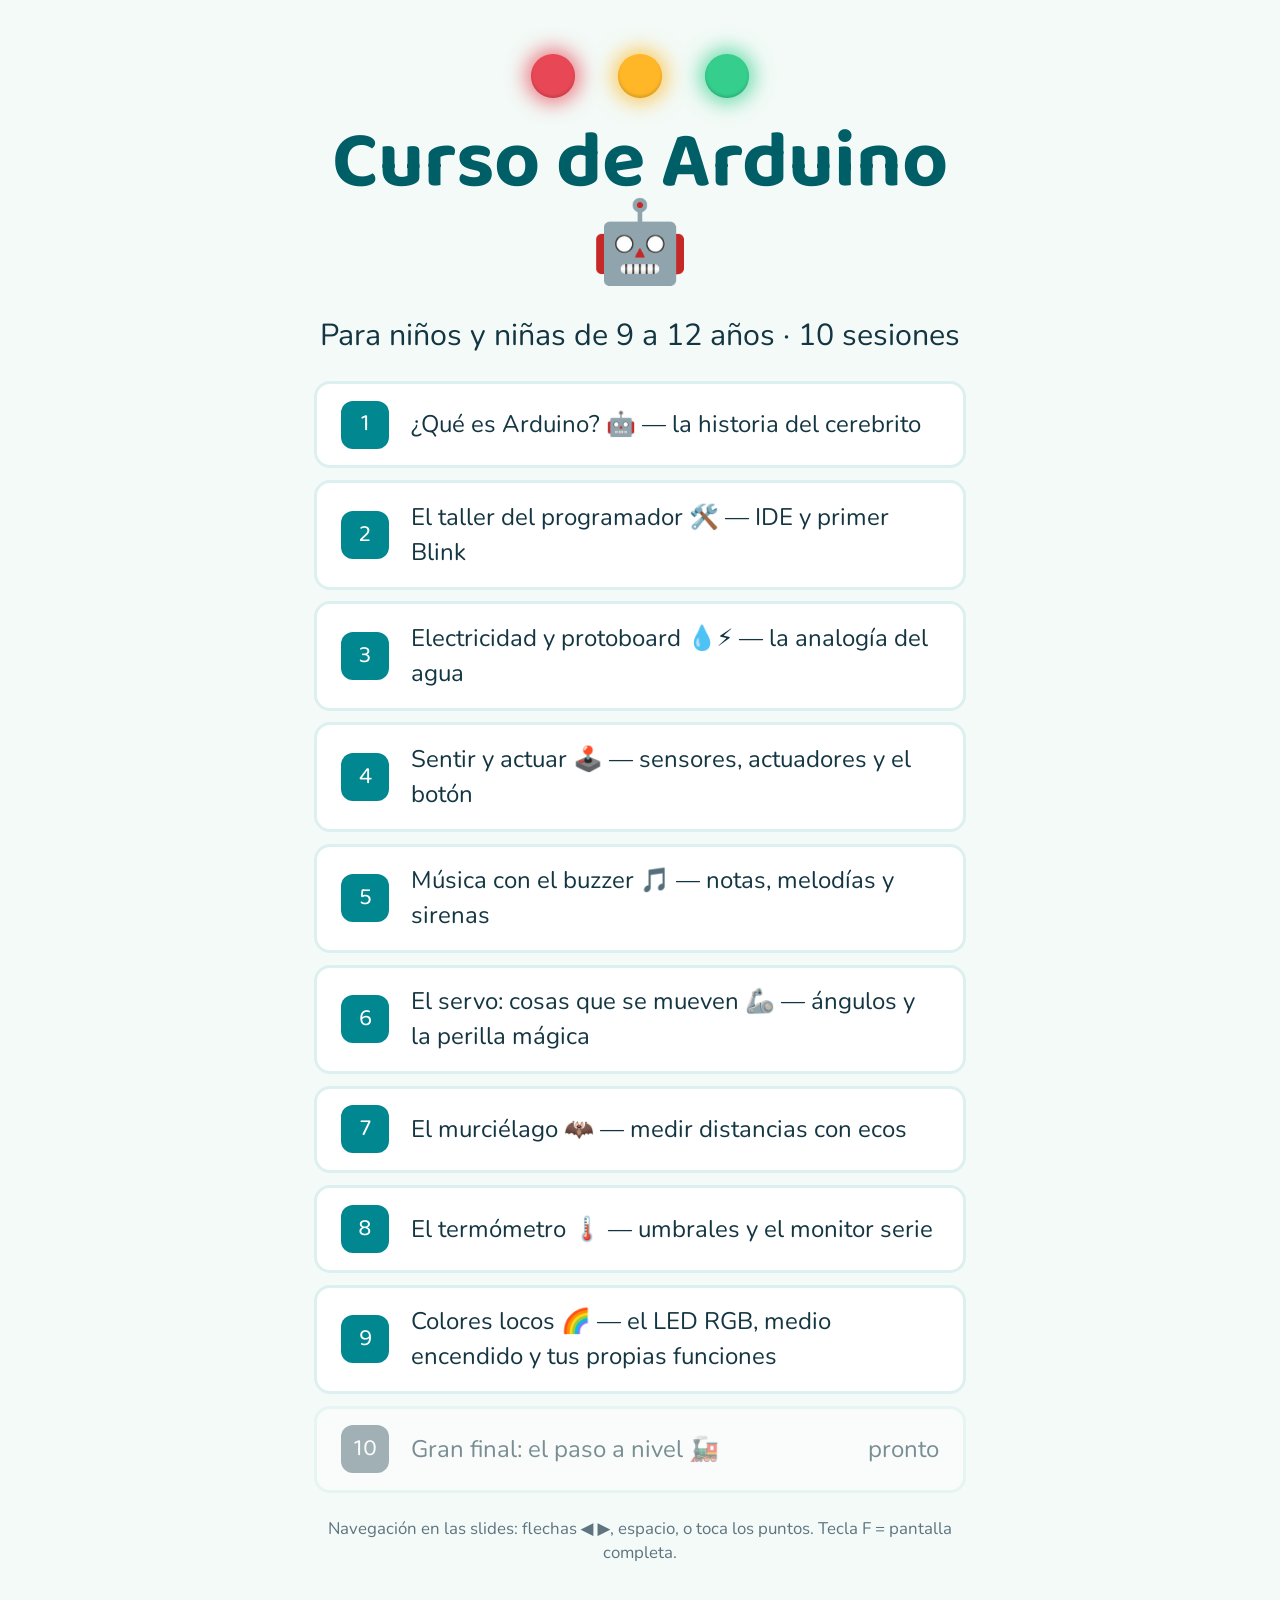
==== commit 6a757155: "Sesion 9: colores locos con el LED RGB Doce slides: el LED RGB y su modulo, mezclador de luz interac" ====
--- a/slides/index.html
+++ b/slides/index.html
@@ -82,7 +82,7 @@
     <li><a class="sesion" href="sesion-06.html"><span class="n">6</span>El servo: cosas que se mueven 🦾 — ángulos y la perilla mágica</a></li>
     <li><a class="sesion" href="sesion-07.html"><span class="n">7</span>El murciélago 🦇 — medir distancias con ecos</a></li>
     <li><a class="sesion" href="sesion-08.html"><span class="n">8</span>El termómetro 🌡️ — umbrales y el monitor serie</a></li>
-    <li class="sesion pendiente"><span class="n">9</span>Colores locos: LED RGB 🌈 <span class="variantes">pronto</span></li>
+    <li><a class="sesion" href="sesion-09.html"><span class="n">9</span>Colores locos 🌈 — el LED RGB, medio encendido y tus propias funciones</a></li>
     <li class="sesion pendiente"><span class="n">10</span>Gran final: el paso a nivel 🚂 <span class="variantes">pronto</span></li>
   </ol>
   <p class="nota">Navegación en las slides: flechas ◀ ▶, espacio, o toca los puntos. Tecla F = pantalla completa.</p>
--- a/slides/assets/slides.css
+++ b/slides/assets/slides.css
@@ -94,6 +94,22 @@
   color: var(--gris);
 }
 
+/* ---------- slides de conceptos de programación ----------
+   distintivo: chip { } en el eyebrow + borde lateral y llaves de agua */
+.slide-concepto { border-left: 12px solid var(--teal-suave); }
+.slide-concepto::after {
+  content: "{ }";
+  position: absolute; right: 4vw; bottom: 9vh;
+  font-family: var(--f-codigo); font-size: 7.5rem; font-weight: 700;
+  color: var(--teal); opacity: .09; pointer-events: none;
+}
+.slide-concepto .eyebrow {
+  background: #DFF2EE; border: 2px solid var(--teal); color: var(--teal-osc);
+  border-radius: 999px; padding: .35em 1.1em;
+  font-family: var(--f-codigo); letter-spacing: .05em;
+}
+.slide-concepto .eyebrow::before { content: "{ } "; font-weight: 700; }
+
 p, li { font-size: clamp(1rem, 2.8vh, 1.5rem); line-height: 1.45; }
 .grande { font-size: clamp(1.2rem, 3.6vh, 1.9rem); }
 .nota { color: var(--gris); font-size: .85em; }
@@ -376,6 +392,8 @@
 
 dialog.saber-mas {
   margin: auto;              /* el reset "* { margin:0 }" le quitaba el centrado propio del <dialog> */
+  max-height: 88vh;          /* los popups largos hacen scroll en vez de recortarse */
+  overflow-y: auto;
   border: 4px solid var(--ambar);
   border-radius: 20px;
   padding: 1.4em 1.6em;
@@ -562,6 +580,35 @@
   padding: .25em .8em; color: #33525c; cursor: pointer;
   min-width: 13em; text-align: left;
 }
+/* ---------- monitor serie simulado (sesiones 4 y 8) ---------- */
+.serial {
+  flex: 1 1 26em; max-width: min(92vw, 34em);
+  background: #143642; border-radius: 14px; overflow: hidden;
+  box-shadow: 0 10px 26px rgba(20,54,66,.25);
+  text-align: left;
+}
+.serial-barra {
+  background: #0d2731; color: #B7D2D8; font-size: .85rem;
+  padding: .5em .9em; font-family: var(--f-cuerpo);
+}
+.serial-barra strong { color: #fff; }
+.serial-lineas {
+  min-height: 11em; max-height: 11em; overflow: hidden;
+  padding: .7em 1em; font-family: var(--f-codigo);
+  font-size: clamp(.8rem, 2vh, 1rem); color: #8FE3B4;
+  display: flex; flex-direction: column; justify-content: flex-end;
+}
+.serial-lineas p { margin: 0; line-height: 1.5; }
+.serial-apagado { color: #5E7480 !important; font-style: italic; }
+
+/* chips de anatomía de una línea de código (variables S4, for S6) */
+.anat {
+  font-size: .78rem; color: var(--gris); text-align: center;
+  background: var(--blanco); border: 2px solid var(--teal-suave);
+  border-radius: 10px; padding: .35em .6em; line-height: 1.35;
+}
+.anat code { color: var(--teal-osc); font-weight: 700; }
+
 .sim-editor { height: 16.5em; overflow: auto; background: #fff; }
 .sim-editor pre { font-family: var(--f-codigo); font-size: .9em; line-height: 1.5; padding: .6em .9em; }
 .sim-consola {
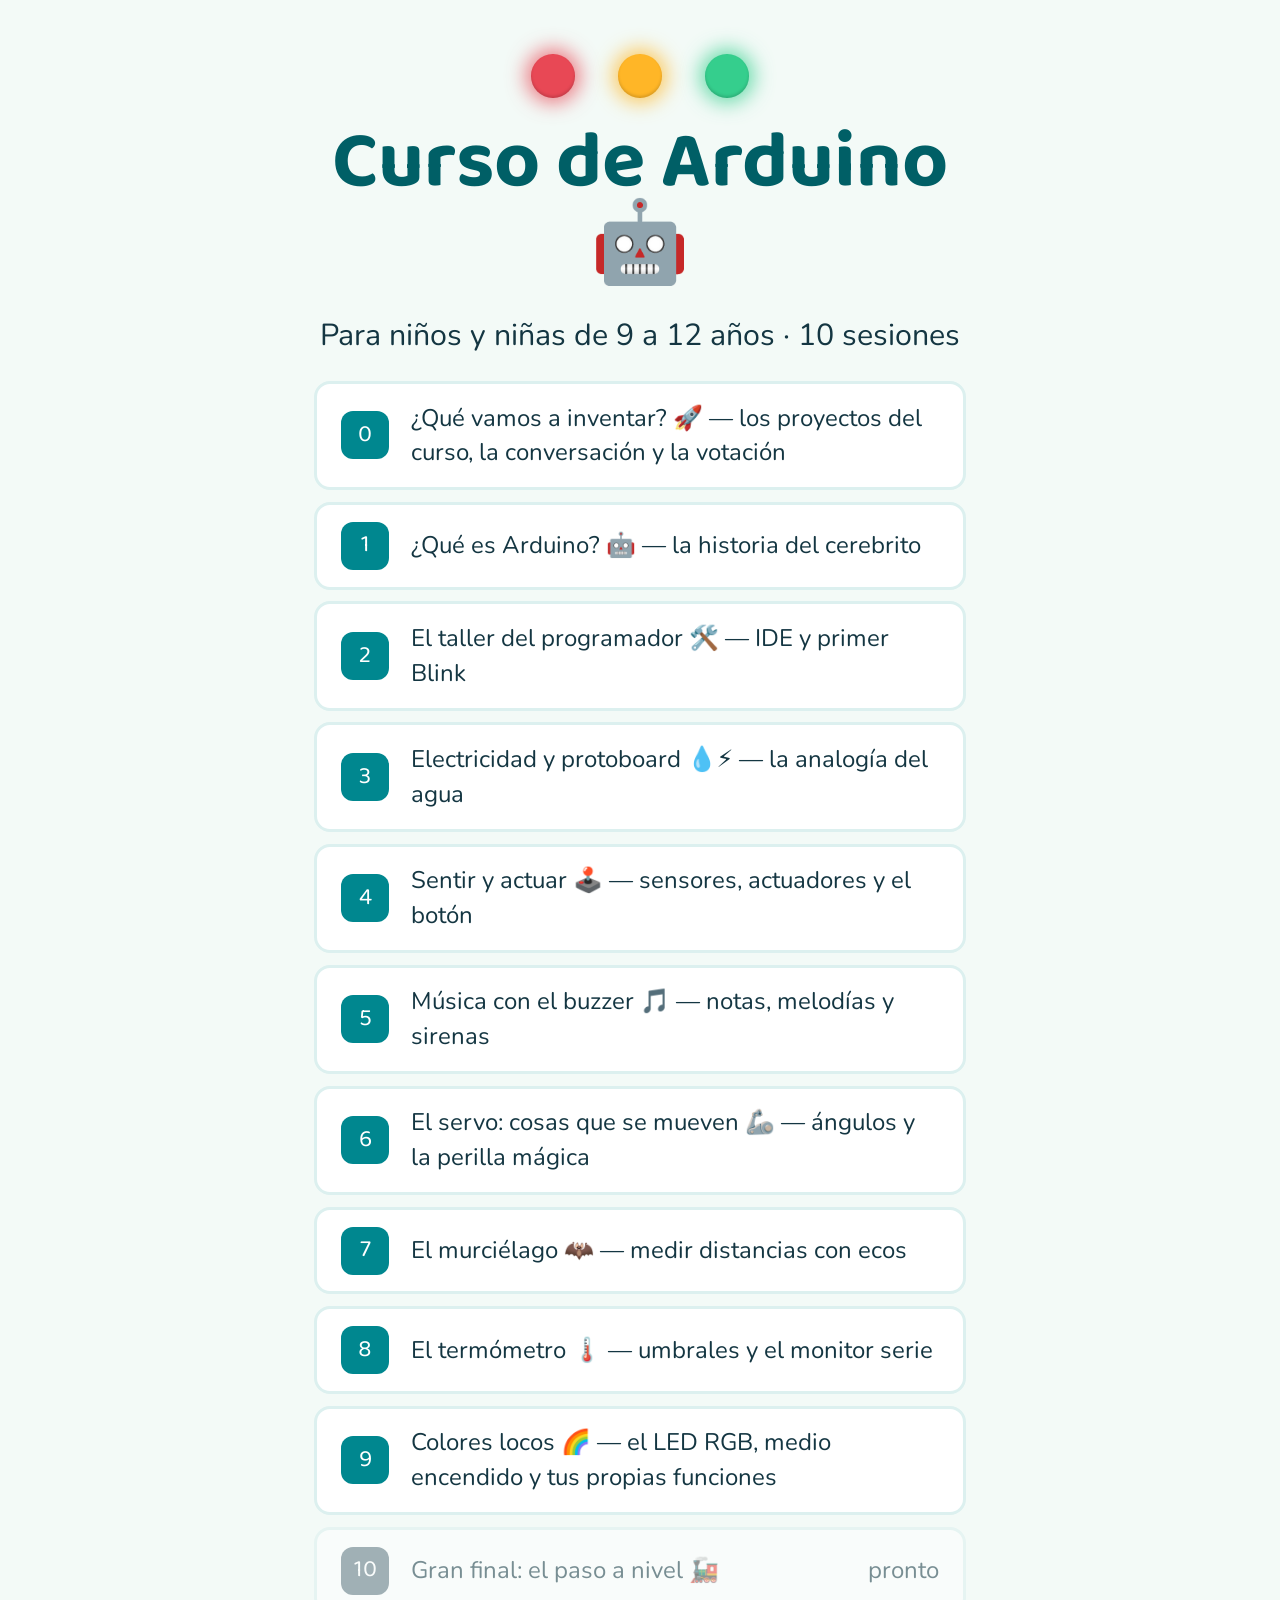
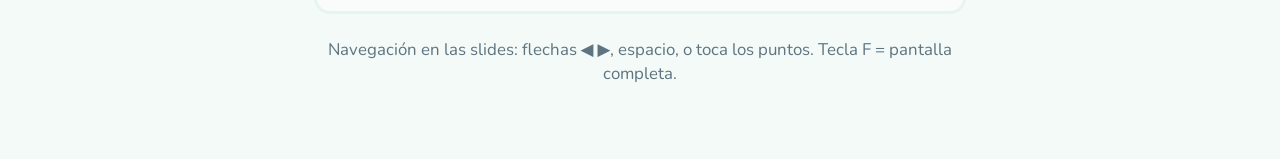
==== commit b0c68fd8: "Leccion 0: que vamos a inventar Presentacion inicial con ideas de proyecto para elegir con los ninos" ====
--- a/slides/index.html
+++ b/slides/index.html
@@ -74,6 +74,7 @@
   <h1>Curso de Arduino 🤖</h1>
   <p class="grande">Para niños y niñas de 9 a 12 años · 10 sesiones</p>
   <ol class="sesiones">
+    <li><a class="sesion" href="sesion-00.html"><span class="n">0</span>¿Qué vamos a inventar? 🚀 — los proyectos del curso, la conversación y la votación</a></li>
     <li><a class="sesion" href="sesion-01.html"><span class="n">1</span>¿Qué es Arduino? 🤖 — la historia del cerebrito</a></li>
     <li><a class="sesion" href="sesion-02.html"><span class="n">2</span>El taller del programador 🛠️ — IDE y primer Blink</a></li>
     <li><a class="sesion" href="sesion-03.html"><span class="n">3</span>Electricidad y protoboard 💧⚡ — la analogía del agua</a></li>
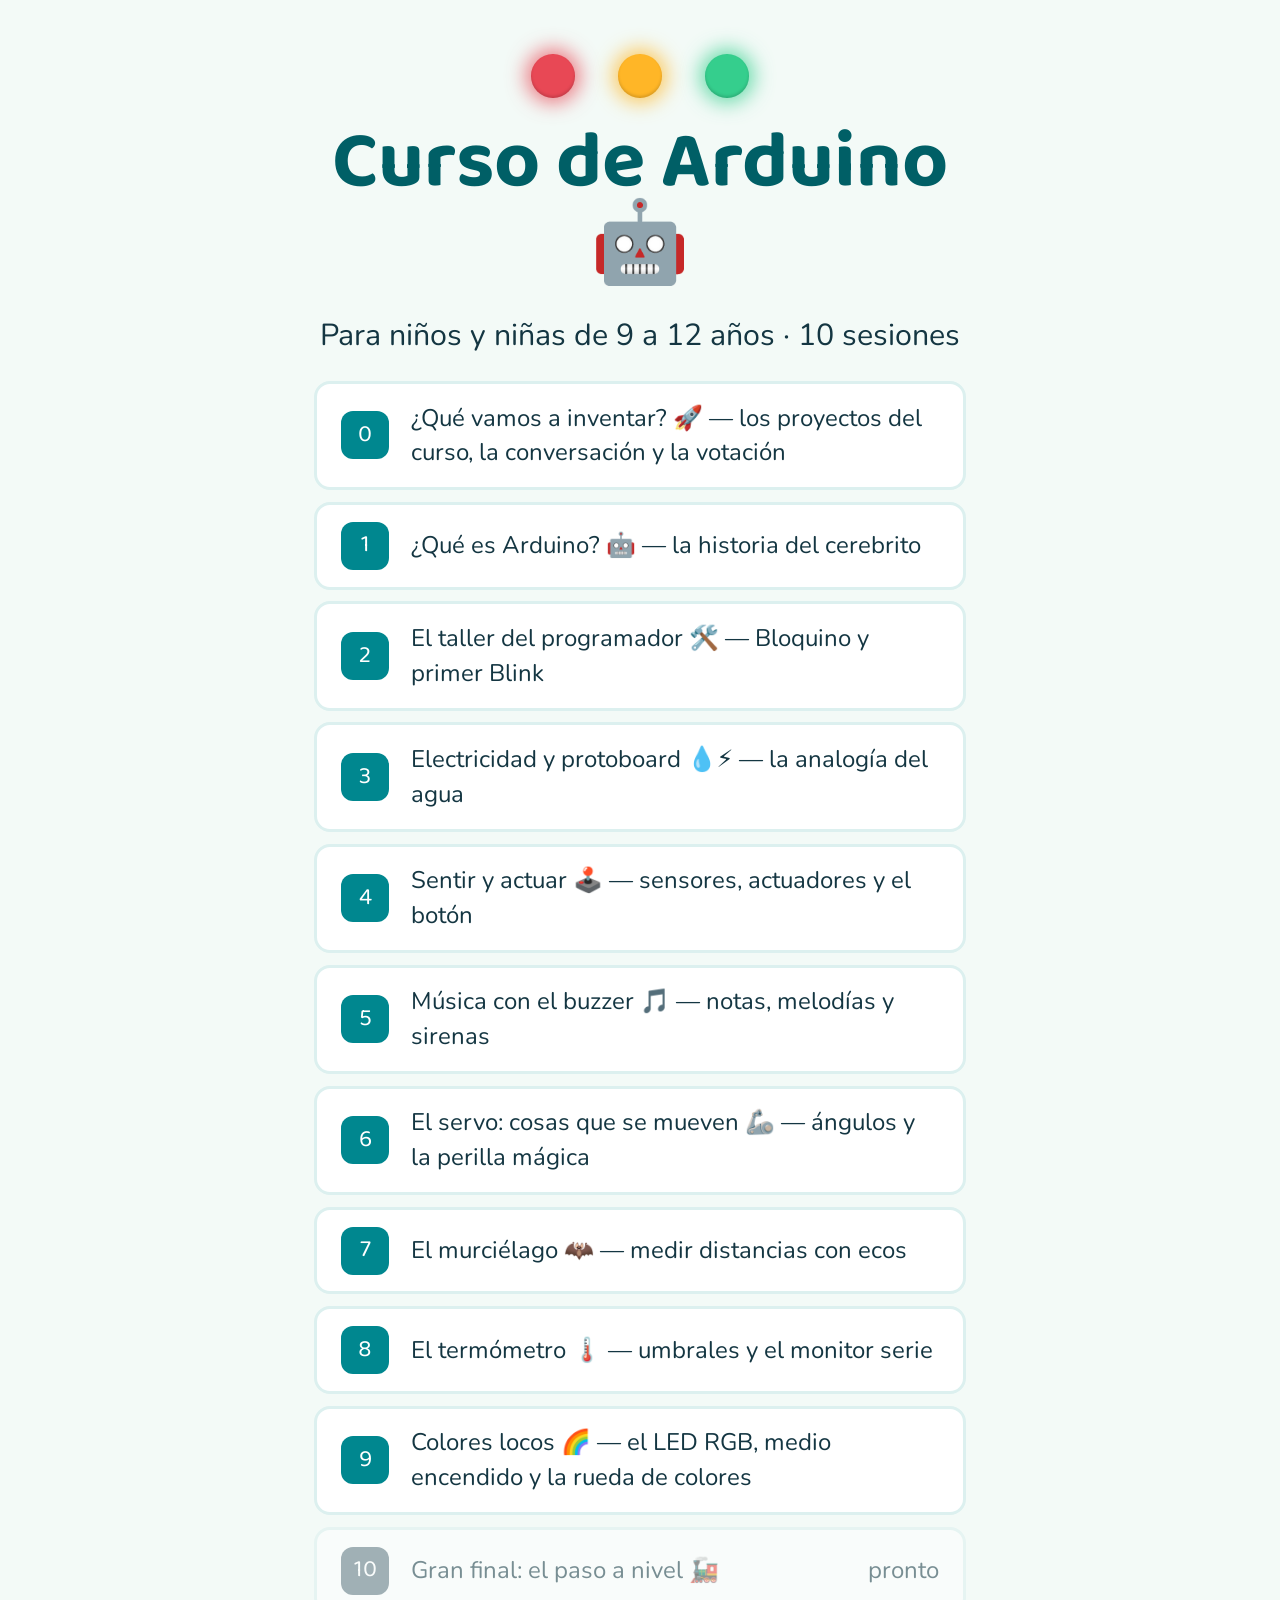
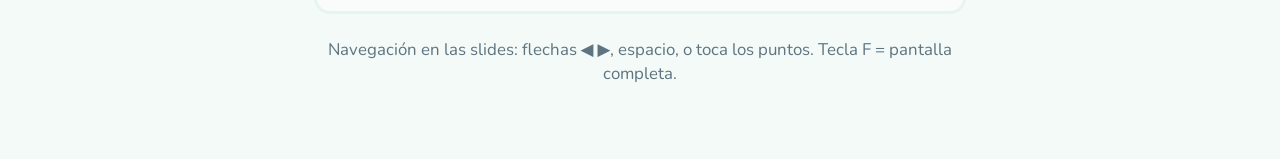
==== commit d0398805: "Curso en bloques: sesiones 3 a 9 con programas en bloques y documentos al dia" ====
--- a/slides/index.html
+++ b/slides/index.html
@@ -76,14 +76,14 @@
   <ol class="sesiones">
     <li><a class="sesion" href="sesion-00.html"><span class="n">0</span>¿Qué vamos a inventar? 🚀 — los proyectos del curso, la conversación y la votación</a></li>
     <li><a class="sesion" href="sesion-01.html"><span class="n">1</span>¿Qué es Arduino? 🤖 — la historia del cerebrito</a></li>
-    <li><a class="sesion" href="sesion-02.html"><span class="n">2</span>El taller del programador 🛠️ — IDE y primer Blink</a></li>
+    <li><a class="sesion" href="sesion-02.html"><span class="n">2</span>El taller del programador 🛠️ — Bloquino y primer Blink</a></li>
     <li><a class="sesion" href="sesion-03.html"><span class="n">3</span>Electricidad y protoboard 💧⚡ — la analogía del agua</a></li>
     <li><a class="sesion" href="sesion-04.html"><span class="n">4</span>Sentir y actuar 🕹️ — sensores, actuadores y el botón</a></li>
     <li><a class="sesion" href="sesion-05.html"><span class="n">5</span>Música con el buzzer 🎵 — notas, melodías y sirenas</a></li>
     <li><a class="sesion" href="sesion-06.html"><span class="n">6</span>El servo: cosas que se mueven 🦾 — ángulos y la perilla mágica</a></li>
     <li><a class="sesion" href="sesion-07.html"><span class="n">7</span>El murciélago 🦇 — medir distancias con ecos</a></li>
     <li><a class="sesion" href="sesion-08.html"><span class="n">8</span>El termómetro 🌡️ — umbrales y el monitor serie</a></li>
-    <li><a class="sesion" href="sesion-09.html"><span class="n">9</span>Colores locos 🌈 — el LED RGB, medio encendido y tus propias funciones</a></li>
+    <li><a class="sesion" href="sesion-09.html"><span class="n">9</span>Colores locos 🌈 — el LED RGB, medio encendido y la rueda de colores</a></li>
     <li class="sesion pendiente"><span class="n">10</span>Gran final: el paso a nivel 🚂 <span class="variantes">pronto</span></li>
   </ol>
   <p class="nota">Navegación en las slides: flechas ◀ ▶, espacio, o toca los puntos. Tecla F = pantalla completa.</p>
--- a/slides/assets/slides.css
+++ b/slides/assets/slides.css
@@ -412,6 +412,13 @@
   margin-bottom: .4em;
 }
 dialog.saber-mas p { line-height: 1.5; }
+dialog.saber-mas .aviso {   /* «intenta el reto primero», en los popups de solución */
+  background: #FFF6E3;
+  border-left: 5px solid var(--ambar);
+  border-radius: 8px;
+  padding: .5em .8em;
+  margin-bottom: .7em;
+}
 dialog.saber-mas img {
   width: 100%;
   height: auto;
@@ -431,6 +438,75 @@
   border-radius: 999px;
   padding: .45em 1.3em;
   cursor: pointer;
+}
+
+/* ---------- programas en bloques de Bloquino ---------- */
+
+/* imagen de los bloques de un programa (herramientas/bloques) */
+img.bloques {
+  display: block;
+  width: auto;
+  height: auto;
+  max-width: 100%;
+  max-height: 60vh;
+  object-fit: contain;
+  background: #fff;
+  border: 3px solid var(--teal);
+  border-radius: 14px;
+  padding: .5em;
+  box-shadow: 0 10px 28px rgba(20, 54, 66, .16);
+}
+/* programa alto: la caja muestra los bloques a buen tamaño y se desplaza */
+.bloques-caja {
+  max-height: 62vh;
+  overflow-y: auto;
+  border: 3px solid var(--teal);
+  border-radius: 14px;
+  background: #fff;
+  box-shadow: 0 10px 28px rgba(20, 54, 66, .16);
+}
+.bloques-caja img.bloques { max-height: none; border: none; box-shadow: none; border-radius: 0; }
+dialog.saber-mas img.bloques { max-height: none; width: auto; max-width: 100%; border-width: 2px; box-shadow: none; }
+dialog.saber-mas pre.codigo {
+  font-family: var(--f-codigo);
+  font-size: .8em;
+  line-height: 1.45;
+  background: #F4FAF9;
+  border-radius: 10px;
+  padding: .7em 1em;
+  overflow-x: auto;
+}
+
+/* un bloque suelto, dibujado como en Bloquino (interactivos y texto) */
+.bloque {
+  display: inline-flex;
+  align-items: center;
+  gap: .35em;
+  background: #FFAB19;            /* Control */
+  color: #fff;
+  font-family: var(--f-cuerpo);
+  font-weight: 700;
+  padding: .3em .75em;
+  border-radius: 6px;
+  border: 1px solid rgba(0, 0, 0, .15);
+  white-space: nowrap;
+}
+.bloque.luces { background: #9966FF; }
+.bloque.sonido { background: #CF63CF; }
+.bloque.eventos { background: #FFBF00; }
+.bloque.movimiento { background: #4C97FF; }
+.bloque.sensores { background: #5CB1D6; }
+.bloque.serie { background: #0FBD8C; }
+.bloque.operadores { background: #59C059; }
+.bloque.variables { background: #FF8C1A; }
+.bloque.avanzado { background: #7F8C8D; }
+.bloque .valor {
+  background: #fff;
+  color: var(--tinta);
+  border-radius: 999px;
+  padding: .05em .6em;
+  min-width: 2.2em;
+  text-align: center;
 }
 
 /* ---------- barra de navegación tipo protoboard ---------- */
